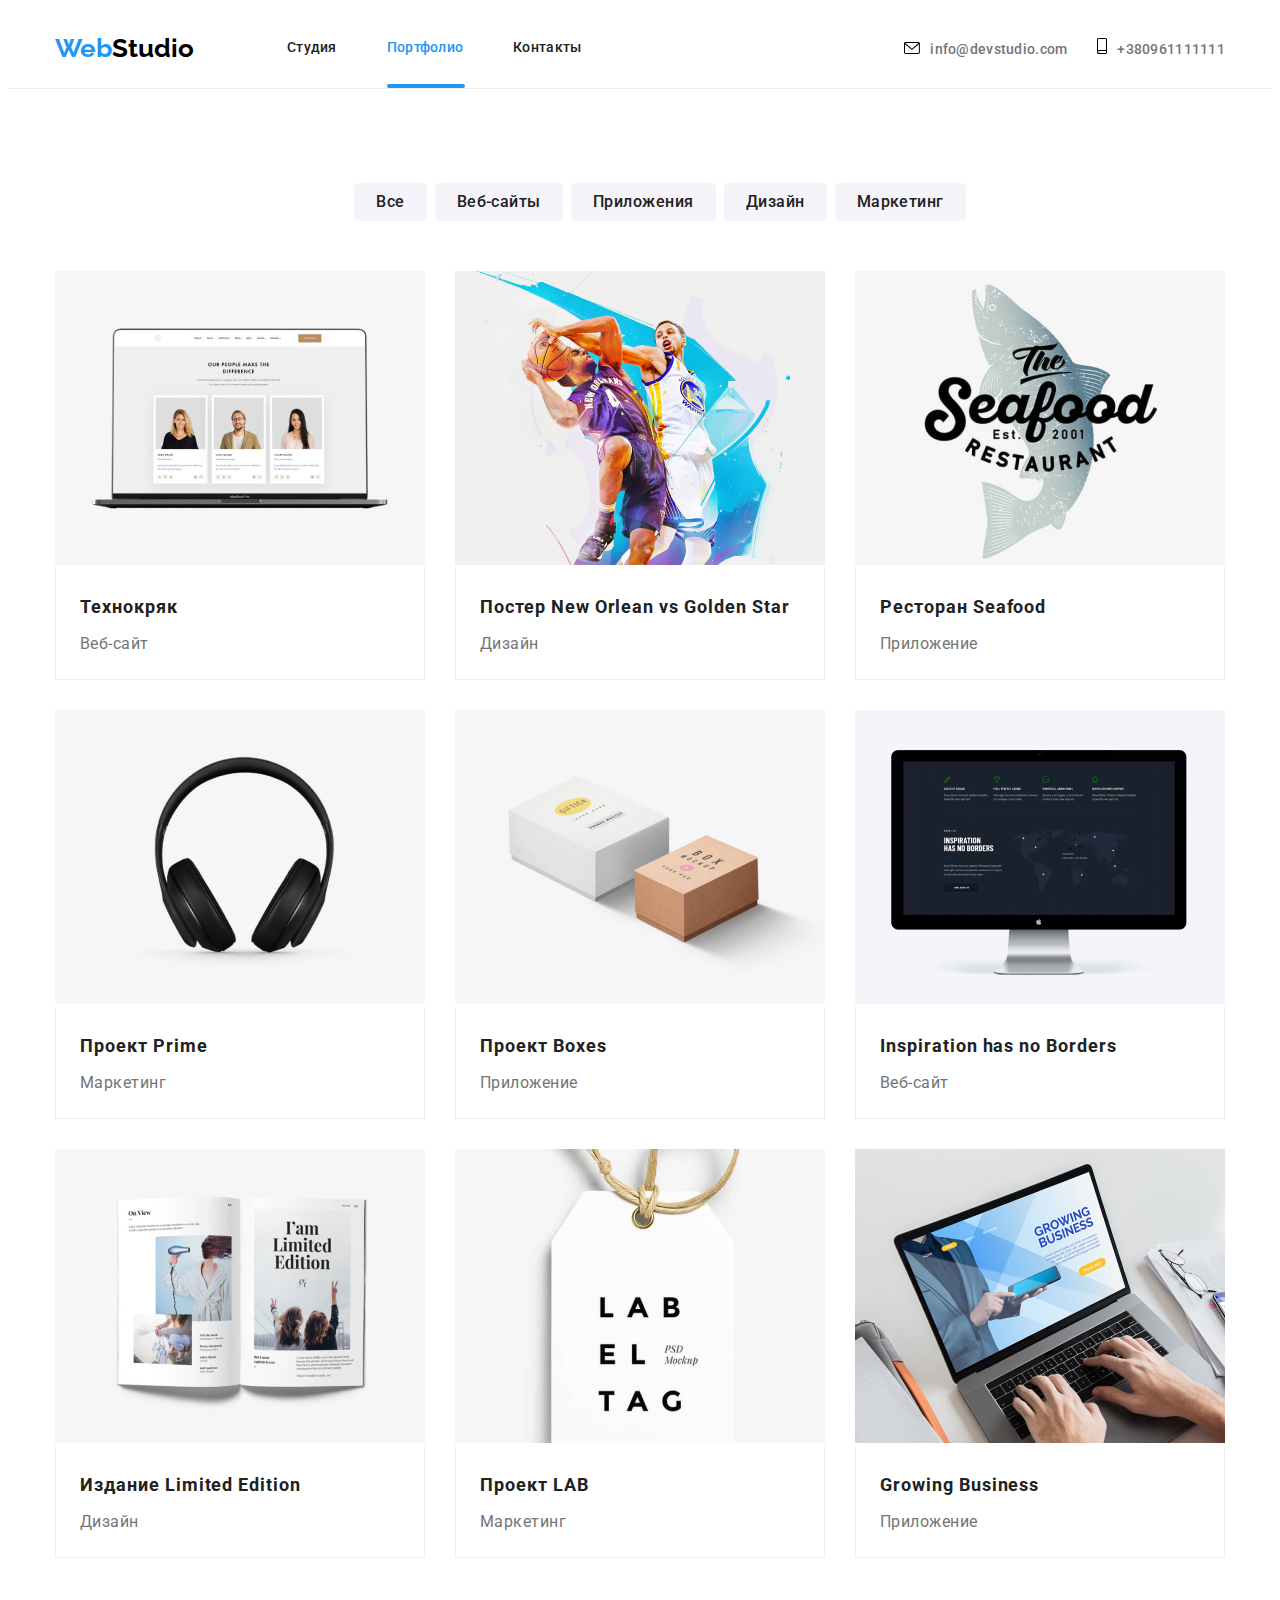
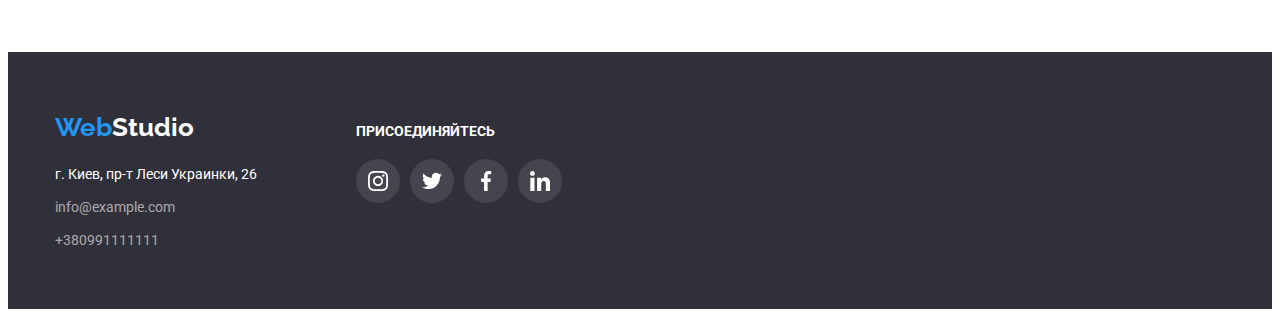
==== portfolio.html @ 6d62acb0 "rewrite html examples-box" ====
<!DOCTYPE html>
<html lang="ru">
<head>
    <meta charset="UTF-8">
    <meta http-equiv="X-UA-Compatible" content="IE=edge">
    <meta name="viewport" content="width=device-width, initial-scale=1.0">
    <title>Document</title>
    <link rel="preconnect" href="https://fonts.googleapis.com">
    <link rel="preconnect" href="https://fonts.gstatic.com" crossorigin>
    <link href="https://fonts.googleapis.com/css2?family=Montserrat:wght@400;700&family=Raleway:wght@700&family=Roboto:wght@400;500;700&display=swap" rel="stylesheet">
    <link rel="stylesheet" href="https://cdnjs.cloudflare.com/ajax/libs/modern-normalize/1.1.0/modern-normalize.min.css" integrity="sha512-wpPYUAdjBVSE4KJnH1VR1HeZfpl1ub8YT/NKx4PuQ5NmX2tKuGu6U/JRp5y+Y8XG2tV+wKQpNHVUX03MfMFn9Q==" crossorigin="anonymous" referrerpolicy="no-referrer"/>
    <link rel="stylesheet" href="./css/styles.css">
</head>
<body class="body-portfolio">
    <!--Header-->
        <header class="page-header">
            <div class="container main-nav">
            <a href="./index.html" target="_self" class="logo">Web<span class="logo-portfolio">Studio</span></a>
            <nav class="nav-tutorial">
                <ul class="nav-tittle">
                    <li class="nav-item"><a class="nav-link" href="./index.html">Студия</a></li>
                    <li class="nav-item"><a class="nav-link current second" href="./portfolio.html">Портфолио</a></li>
                    <li class="nav-item"><a class="nav-link" href="">Контакты</a></li>
                </ul>
            </nav>
                <ul class="nav-info">
                    <li class="info-item">
                        <a class="nav-adress" href="mailto:info@devstudio.com">
                            <svg class="icon-nav" width="16" height="12">
                            <use href="./images/spraitlast.svg#icon-envelope"></use>
                            </svg>info@devstudio.com
                        </a>
                    </li>
                    <li class="info-item">
                        <a class="nav-adress" href="tel:+380961111111">
                            <svg class="icon-nav" width="10" height="16">
                            <use href="./images/spraitlast.svg#icon-smartphone"></use>
                            </svg>+380961111111
                        </a>
                    </li>
                </ul>
            </div>
        </header>
    <!--Main content-->
    <main class="main">
        <section class="section examples">
            <h1 class="main-tittle">Список работ</h1>
            <ul class="main-list">
                <li class="button-item"><button type="button" class="button-secondary">Все</button></li>
                <li class="button-item"><button type="button" class="button-secondary">Веб-сайты</button></li>
                <li class="button-item"><button type="button" class="button-secondary">Приложения</button></li>
                <li class="button-item"><button type="button" class="button-secondary">Дизайн</button></li>
                <li class="button-item"><button type="button" class="button-secondary">Маркетинг</button></li>
            </ul>
            <div class="container examples">
            <ul class="examples-list">
                <li class="examples-item">
                    <a class="examples-tables" href="index.html">
                        <div class="overlay-examples">
                            <img src="./images/technocrack.jpg" alt="технокряк" width="370" height="294">
                        </div>
                        <div class="examples-info">
                            <h2 class="examples-title">Технокряк</h2>
                            <p class="examples-categories">Веб-сайт</p>
                        </div>
                    </a>
                </li>
                <li class="examples-item">
                    <a class="examples-tables" href="index.html">
                        <div class="overlay-examples">
                            <img src="./images/neworleanvsgoldenstar.jpg" alt="neworlean" width="370" height="294">
                        </div>
                        <div class="examples-info">
                            <h2 class="examples-title">Постер New Orlean vs Golden Star</h2>
                            <p class="examples-categories">Дизайн</p>
                        </div>
                    </a>
                </li>
                <li class="examples-item">
                    <a class="examples-tables" href="index.html">
                        <div class="overlay-examples">
                            <img src="./images/restaurantseafood.jpg" alt="Seafood" width="370" height="294">
                        </div>
                        <div class="examples-info">
                            <h2 class="examples-title">Ресторан Seafood</h2>
                            <p class="examples-categories">Приложение</p>
                        </div>
                    </a>
                </li>
                <li class="examples-item">
                    <a class="examples-tables" href="index.html">
                        <div class="overlay-examples">
                            <img src="./images/projectprime.jpg" alt="Prime" width="370" height="294">
                        </div>
                        <div class="examples-info">
                            <h2 class="examples-title">Проект Prime</h2>
                            <p class="examples-categories">Маркетинг</p>
                        </div>
                    </a>
                </li>
                <li class="examples-item">
                    <a class="examples-tables" href="index.html">
                        <div class="overlay-examples">
                            <img src="./images/projectboxes.jpg" alt="Boxes" width="370" height="294">
                            </div>
                        <div class="examples-info">
                            <h2 class="examples-title">Проект Boxes</h2>
                            <p class="examples-categories">Приложение</p>
                        </div>
                    </a>
                </li>
                <li class="examples-item">
                    <a class="examples-tables" href="index.html">
                        <div class="overlay-examples">
                            <img src="./images/inspirationhasnoborders.jpg" alt="InspirationhasnoBorders" width="370" height="294">
                        </div>
                        <div class="examples-info">
                            <h2 class="examples-title">Inspiration has no Borders</h2>
                            <p class="examples-categories">Веб-сайт</p>
                        </div>
                    </a>
                </li>
                <li class="examples-item">
                    <a class="examples-tables" href="index.html">
                        <div class="overlay-examples">
                            <img src="./images/limitededition.jpg" alt="LimitedEdition" width="370" height="294">
                        </div>
                        <div class="examples-info">
                            <h2 class="examples-title">Издание Limited Edition</h2>
                            <p class="examples-categories">Дизайн</p>
                        </div>
                    </a>
                </li>
                <li class="examples-item">
                    <a class="examples-tables" href="index.html">
                        <div class="overlay-examples">
                            <img src="./images/projectlab.jpg" alt="ПроектLAB" width="370" height="294">
                        </div>
                        <div class="examples-info">
                            <h2 class="examples-title">Проект LAB</h2>
                            <p class="examples-categories">Маркетинг</p>
                        </div>
                    </a>
                </li>
                <li class="examples-item">
                    <a class="examples-tables" href="index.html">
                        <div class="overlay-examples">
                            <img src="./images/growingbusiness.jpg" alt="GrowingBusiness" width="370" height="294">
                        </div>
                        <div class="examples-info">
                            <h2 class="examples-title">Growing Business</h2>
                            <p class="examples-categories">Приложение</p>
                        </div>
                    </a>
                </li>
            </ul>
            </div>
        </section>
    </main>
    <!--Footer-->
<footer class="footer-main">
    <div class="ending">
        <div class="container footer">
            <a href="./index.html" class="logo end">Web<span class="web">Studio</span></a>
            <address>
                <ul class="footer-list">
                    <li class="footer-item"><a href="./index.html" class="footer-adress">г. Киев, пр-т Леси Украинки,
                            26</a></li>
                    <li class="footer-item"><a href="mailto:info@example.com" class="footer-link">info@example.com</a>
                    </li>
                    <li class="footer-item"><a href="tel:380991111111" class="footer-link">+380991111111</a></li>
                </ul>
            </address>
        </div>
        <div class="footer-socials">
            <h2 class="join">Присоединяйтесь</h3>
                <ul class="footer-icons">
                    <li class="icon-item">
                        <a class="last-socials" href="">
                            <svg class="footer-social-network" width="20" height="20">
                                <use href="./images/spraitlast.svg#icon-instagram2"></use>
                            </svg>
                        </a>
                    </li>
                    <li class="icon-item">
                        <a class="last-socials" href="">
                            <svg class="footer-social-network" width="20" height="20">
                                <use href="./images/spraitlast.svg#icon-twitter1"></use>
                            </svg>
                        </a>
                    </li>
                    <li class="icon-item">
                        <a class="last-socials" href="">
                            <svg class="footer-social-network" width="20" height="20">
                                <use href="./images/spraitlast.svg#icon-facebook1"></use>
                            </svg>
                        </a>
                    </li>
                    <li class="icon-item">
                        <a class="last-socials" href="">
                            <svg class="footer-social-network" width="20" height="20">
                                <use href="./images/spraitlast.svg#icon-linkedin-1"></use>
                            </svg>
                        </a>
                    </li>
                </ul>
        </div>
    </div>
</footer>
</body>

</html>
---- css/styles.css ----
:root {
    --primary-text-color: #212121;
    --little-text-color: #757575;
    --accent-color: #2196F3;
    --hero-color: #2F303A;
    --main-white-color: #FFFFFF;
    --bg-main-color: #E5E5E5;
    --bg-seconfary-color: #F5F4FA;
    --bg-footer-color: #2F303A;
    --bg-portfolio-tables: #EEEEEE;
    --logo-color: #000000;
    --border-color:#ECECEC;
    --social-links-color:#AFB1B8;

}


/* Utilits */
.list {
padding: 0;
margin: 0;
}


.html {
box-sizing: border-box;
}

*,
*::before,
*::after {
box-sizing: border-box;
}

.body {
background-color: var(--main-white-color);
color: var(--primary-text-color);
font-family: Roboto, sans-serif;
letter-spacing: 0.03em; 
font-style: normal;
}

.logo {
color: var(--accent-color);
font-family: Raleway;
font-weight: 700;
font-size: 26px;
line-height: 1.19;
text-decoration: none;
margin-bottom: 0;
} 

.logo>.web {
color: var(--main-white-color) }

.section {
padding: 94px 0;
}

.section.hero {
padding: 200px 0;
}

.hero {
max-width: 1600px;
height: 600px;
padding-top: 200px;
margin-left: auto;
margin-right: auto;
background-color: var(--main-white-color);
text-align: center;
background-image: linear-gradient(rgba(47,48,58,0.4),rgba(47,48,58,0.4)),url("../images/hero.jpg");
background-position: center;
background-size: cover;
background-repeat: no-repeat;
}

.container {
width: 1200px;
margin: 0 auto;
margin-left: auto;
margin-right: auto;
padding-left: 15px;
padding-right: 15px;
}

/* Header */
.page-header {
background-color: var(--main-white-color);
border-bottom: 1px solid var(--border-color);
}    

.main-nav {
display: flex;
align-items: center;
}

.nav-tutorial {
background-color: var(--main-white-color);
color: var(--primary-text-color);
letter-spacing: 0.02em;
}

.nav-tittle {
display: flex ;
margin-left: 93px;
margin-top: 0;
margin-bottom: 0 ;
padding: 0;
}

.nav-tittle .nav-item + .nav-item {
margin-left: 50px;
}

.nav-link {
display: block;
padding-top: 32px;
padding-bottom: 32px;
color: var(--primary-text-color);
font-weight: 500;
font-size: 14px;
line-height: 1.14;
text-decoration: none;
letter-spacing: 0.02em;
}

.current {
color: var(--accent-color);
position: relative;
}

.nav-tittle .nav-link.current::after {
    content: "";
    position: absolute;
    min-width: 48px;
    height: 4px;
    left: 0;
    background-color: var(--accent-color);
    border-radius: 2px;
    bottom: 0;
    display: inline-block;
    background-size: cover;
}

.nav-tittle .nav-link.current.second::after {
    content: "";
    position: absolute;
    min-width: 78px;
    height: 4px;
    background-color: var(--accent-color);
    border-radius: 2px;
    bottom: 0;
    display: inline-block;
    background-size: cover;
}


.nav-link:active,
.nav-link:focus {
color: var(--accent-color);
}

.nav-adress {
color: var(--little-text-color);
font-weight: 500;
font-size: 14px;
line-height: 1.14;
letter-spacing: 0.02em;
text-decoration: none; 
font-family: "Roboto" sans-serif;
font-weight: 500;
font-size: 14px;
line-weight:1.17;
}

.nav-adress:hover .icon-nav, 
.nav-adress:focus .icon-nav
{fill:  var(--accent-color);
}

.nav-adress:hover ,
.nav-adress:focus  {
    color: var(--accent-color);
}


.nav-tittle {
color: var(--primary-text-color);
list-style-type: none;
}

.nav-info {
display: flex;
background-color: var(--main-white-color);
list-style: none;
margin-bottom: 0;
margin-top: 0;
margin-left: auto;
padding: 0;
justify-content: center;
text-align:center;
align-items: flex-end;
}


.nav-info .info-item + .info-item {
margin-left: 30px;
}

.info-item {
display: flex;
justify-content: center;
align-items: center;
padding: 0;
text-align: center;
margin-left: 0;
}

.icon-nav {
cursor: pointer;
margin-right: 10px;
}


/* .info-item:hover {
fill: var(--accent-color)
}

.info-item:focus {
fill: var(--accent-color);} */


/* Hero */

.hero {
background-color:var(--hero-color) ; 
}

.hero-tutorial {
color: var(--main-white-color);
font-weight: 900;
font-size: 44px;
line-height: 1.36;
text-align: center;
letter-spacing: 0.06em;
text-transform: uppercase;
margin-bottom: 30px;
margin-top: 0;

}

/* Button */

.button-first {
background-color: var(--accent-color);
color: var(--main-white-color);
font-weight: 700;
font-size: 16px;
line-height: 1.87;
letter-spacing: 0.06em;
cursor: pointer;
font-family: inherit; 
border-radius: 4px;
min-width: 200px;
padding: 10px 32px;
}

.button-first:hover,
.button-first:focus {
color: var(--main-white-color);
background-color: var(--accent-color);
cursor: pointer;
}

.button-hero {
text-align: center;
}

.button-secondary {
color: var(--primary-text-color);
background: var(--bg-seconfary-color);
cursor: pointer;
font-weight: 500;
font-size: 16px;
line-height: 1.62;
letter-spacing: 0.03em;
font-family: inherit;
border-radius: 4px;
padding: 6px 22px;
border: none;
}

.main-list .button-item + .button-item {
margin-left: 8px;
}

.button-secondary:hover,
.button-secondary:focus {
color: var(--main-white-color); 
background-color: var(--accent-color);
cursor: pointer;
}

/* Benefits */

.benefits-title {

font-weight: 700;
font-size: 14px;
line-height: 1.14;
text-transform: uppercase;
letter-spacing: 0.03em;
margin-top: 0;
margin-bottom: 10px;
}

.benefits.title {
background-color: var(--bg-main-color);
color: var(--primary-text-color);
}

.benefits-text {
background-color: var(--main-white-color);
color: var(--little-text-color);
font-weight: 400;
font-size: 14px;
line-height: 1.71;
letter-spacing: 0.03em;  
margin-bottom: 0;
}

.benefits {
color: transparent;
font-size: 0;
}

.benefits-item {
width: 270px;
}

.benefits-list {
list-style-type: none;
display: flex;
flex-wrap: wrap;
margin-top: 0;
padding-left: 0;
margin-bottom: 0;
}

.benefits-list .benefits-item + .benefits-item {
margin-left: 30px;
}

.benefits-tutorial {
background-color: var(--main-white-color);
padding-top: 94px;
}

.thumb.benefits {
display: flex;
justify-content: center;
align-items: center;
margin-bottom: 30px;
width: 270px;
height: 120px;
border-radius: 4px;
background-color: var(--bg-seconfary-color);
}

/* About areas of work */


.work {
background-color: var(--main-white-color);
}

.work-tittle {
color: var(--primary-text-color);
font-weight: 700;
font-size: 36px;
line-height: 1.16;
text-align: center;
margin-top: 0;
margin-bottom: 50px;
}

.work-list {
display: flex;
list-style-type: none;
margin-top: 0;
margin-bottom: 0;
padding-left: 0;
padding-right: 0;
}

.work-list .work-item:not(:last-child) {
margin-right: 30px;}

.container .team-members {
box-shadow: 0px 1px 3px rgba(0, 0, 0, 0.12), 0px 1px 1px rgba(0, 0, 0, 0.14), 0px 2px 1px rgba(0, 0, 0, 0.2);
border-radius: 0px 0px 4px 4px;
}


/* Our Team */

.team {
background-color: var(--bg-seconfary-color);
color: var(--primary-text-color);
}

.team-members {
background-color: var(--main-white-color);
color: var(--primary-text-color);
width: 270px;
text-align: center;
}

.team-tittle {
color: var(--primary-text-color);
font-weight: 700;
font-size: 36px;
line-height: 1.16;
text-align: center;
margin-top: 0;
margin-bottom: 50px;
}

.team-position {
color: var(--little-text-color);
font-weight: 400;
font-size: 16px;
line-height: 1.19;
margin-top: 0;
margin-bottom: 0;
}

.team-list {
display: flex;
flex-wrap: wrap;
justify-content: space-between;
list-style-type: none;
margin-bottom: 0;
margin-top: 0;
padding-left: 0;
padding-right: 0;
}

.team-list .team-item + .team-item {
margin-left: 30px;}

.team-name {
font-weight: 500;
font-size: 16px;
line-height: 1.19;
margin-top: 0;
margin-bottom: 10px;
}

.team-info {
padding-top: 30px;
padding-bottom: ;
}

.teamicon-list {
list-style: none;
display: flex;
justify-content: center;
padding-left: 0;
padding-bottom: 30px;
margin-top: 16px;
}

.link-iconteam {
display: flex;
width: 44px;
height: 44px;
border-radius: 50%;
background-color: #FFFFFF;
background-repeat: no-repeat;
justify-content: center;
align-items: center;
fill: var(--social-links-color);}


.link-iconteam:hover,
.link-iconteam:focus {
background-color: var(--accent-color);
}

.link-iconteam:hover,
.link-iconteam:focus {
fill: var(--main-white-color);
}

.thumb-team {
display: flex;
text-align: center;
}

.thumb-team:hover {
color: var(--accent-color);
}

/* clients */

.section.customer {
padding-top: 128px;
}

.customer-title {
font-weight: 700px;
font-size: 36px;
line-height: 1.17;
text-align: center;
margin-bottom: 50px;
margin-top: 0;
}

.customer-list {
list-style: none;
margin-top: 0;
margin-bottom: 0;
display: flex;
justify-content: space-between;
padding-left: 0;
}

.link-customer {
height: 100%;
display: flex;
width: 170px;
height: 92px;
border: 1px solid rgba(175, 177, 184, 1);
border-radius: 4px;
justify-content: center;
align-items: center;
}

.link-customer {
fill: var(--social-links-color);
}

.link-customer:hover,
.link-customer:focus  {
border-color: var(--accent-color);
}


.link-customer:hover,
.link-customer:focus {
fill: var(--accent-color);
}

.icon-comp1 {
width: 106px;
height: 60px;
}

.teamicon-item:not(:last-child) {
    margin-right: 10px;
}

/* Footer */

.container.footer {
display: inline-block;
width: 231px;
padding: 0px;
margin-left: 0;
margin-right: 70px;
}

.footer-main {
background-color: var(--bg-footer-color);
color: var(--main-white-color);
padding-top: 60px;
padding-bottom: 60px;
display: flex;
}

.footer-adress {
color: var(--main-white-color);
font-weight: 400;
font-size: 14px;
line-height: 1.71;
text-decoration: none;
font-style: normal;  
}

.footer-adress:hover,
.footer-adress:focus {
color: var(--accent-color);
}

.footer-link {
color: rgba(255,255,255,60%);
font-weight: 400;
font-size: 14px;
line-height: 1.71;
text-decoration: none;
font-style: normal;    
}

.footer-link:hover,
.footer-link:focus {
color: var(--accent-color);
}

.footer-list {
list-style-type: none;
margin: 0;
vertical-align: auto;
padding-left: 0;
margin-top: 20px;
width: 231px;
height: 81px;
display: inline-block;
flex-wrap: wrap;
padding: 0px;
}

.footer-item:not(:last-child) {
margin-bottom: 9px;
}

/* footer social-network */
.footer-icons{
display: flex;
list-style: none;
padding-left: 0;
margin-top: 0;
margin-bottom: 0;
}
.footer-socials {
display: flex;
flex-wrap: wrap;
width: 206px;
height: 80px;
margin-top: 0;
margin-left: 0;
margin-bottom: 0;
margin-right: 0;}

.ending {
display: flex;
width: 1200px;
margin: 0 auto;
margin-left: auto;
margin-right: auto;
padding-left: 15px;
padding-right: 15px;
Align-items: baseline;
}

.join {
text-transform: uppercase;
font-family: "Roboto";
font-size: 14px;
line-height: 1.17;
font-weight: 700px;
color: var(--primary-white-color);
margin-bottom: 20px;
text-align: center;
margin-top: 0;
}  

.last-socials {
display: flex;
width: 44px;
height: 44px;
border-radius: 50%;
background-color: rgba(255, 255, 255, 0.1);
background-repeat: no-repeat;
justify-content: center;
align-items: center;

}

.footer-icons {
display: flex;
flex-wrap: wrap;
justify-content: space-evenly;
}

.icon-item:not(:last-child) {
margin-right: 10px;
}

.footer-icons>li {
width: 44px;
height: 44px;
}


.last-socials:hover,
.last-socials:focus {
background-color: var(--accent-color);
}

.footer-social-network {
display: flex;
fill: var(--main-white-color);
text-align: center;
}

/* Page portfolio */
/* Head */

.body-portfolio {
background-color: var(--main-white-color);
color: var(--primary-text-color);
font-family: Roboto, sans-serif;
font-style: normal;
}

.logo-portfolio {
color: var(--logo-color);
}


/* Header */
/* Main content */

.main {
background-color: var(--main-white-color);
}

.main-list {
list-style-type: none;
display: flex;
justify-content: center;
padding-bottom: 50px;
margin-top: 0;
margin-bottom: 0;
}

.main-tittle {
color: transparent;
font-size: 0;
}

/* Examples of work */

.examples-list {
list-style-type: none;
letter-spacing: 0.06em;
display: flex;
flex-wrap: wrap;
margin-top: 0;
margin-bottom: 0;
padding: 0;
}

.examples-item {
cursor: pointer;
}

.examples-item:hover {

box-shadow: 0px 1px 1px rgba(0, 0, 0, 0.12), 0px 4px 4px rgba(0, 0, 0, 0.06), 1px 4px 6px rgba(0, 0, 0, 0.16);
} 

.examples-title {
font-weight: 700;
font-size: 18px;
line-height: 2;
margin-bottom: 4px;
margin-top: 0;
}

.examples-tables {
background-color: var(--main-white-color);
color: var(--primary-text-color);
text-decoration:none
}

.examples-categories {
color: var(--little-text-color);
font-weight: 400;
font-size: 16px;
line-height: 1.88;
letter-spacing: 0.03em;
margin-bottom: 0;
margin-top: 0;
}

.examples-item {
width: 370px;
margin-right: 30px;
margin-bottom: 30px;
}

.examples-item:nth-last-child(-n + 3) {
margin-bottom: 0;
}

.examples-item:nth-child(3n) {
margin-right: 0;
}

.container.examples {
display: flex;
flex-wrap: wrap;}

.examples-info {
text-align: justify;
padding: 20px 24px;
border-right:1px solid var(--bg-portfolio-tables);
border-bottom:1px solid var(--bg-portfolio-tables);
border-left:1px solid var(--bg-portfolio-tables);
}



/* .overlay-examples::before {
    content: "";
    width: 100%;
    height: 100%;
    background-color: rgba(205, 167, 160, 0.5);
    display: inline-block;
    position: absolute;
    opacity: ;
}

.overlay-examples:hover .examples-tables
{
    opacity: ;
}


.block-examples {
    position: relative;
} */





/* .box-examples{
    position: relative;
    width: 370px;
    height: 370px;
    margin-left: 0;
    margin-right: 0;
    background-color: #bdbdbd;
    box-shadow: 0px 2px 1px -1px rgba(0, 0, 0, 0.2),
        0px 1px 1px 0px rgba(0, 0, 0, 0.14), 0px 1px 3px 0px rgba(0, 0, 0, 0.12);
    box-sizing: border-box;
    overflow:hidden;
   
}

.box-examples:hover .overlay-examples {
    transform: translatex(0);
}

.overlay-examples {
    position: absolute;
    right: 0;
    top: 0;
    width: 100%;
    height: 100%;
    background-color: #3f51b5;

    transform: translatex(-100%);
    transition: transform 250ms ease;
    box-sizing: border-box;
}

/* .overlay>p {
    color: #fff;
    padding: 10px;
    margin: 0;
    font-size: 18px;
}

.overlay code {
    display: inline-block;
    padding: 2px 4px;
    border-radius: 2px;
    background-color: #fff;
    color: #2a2a2a;
} */
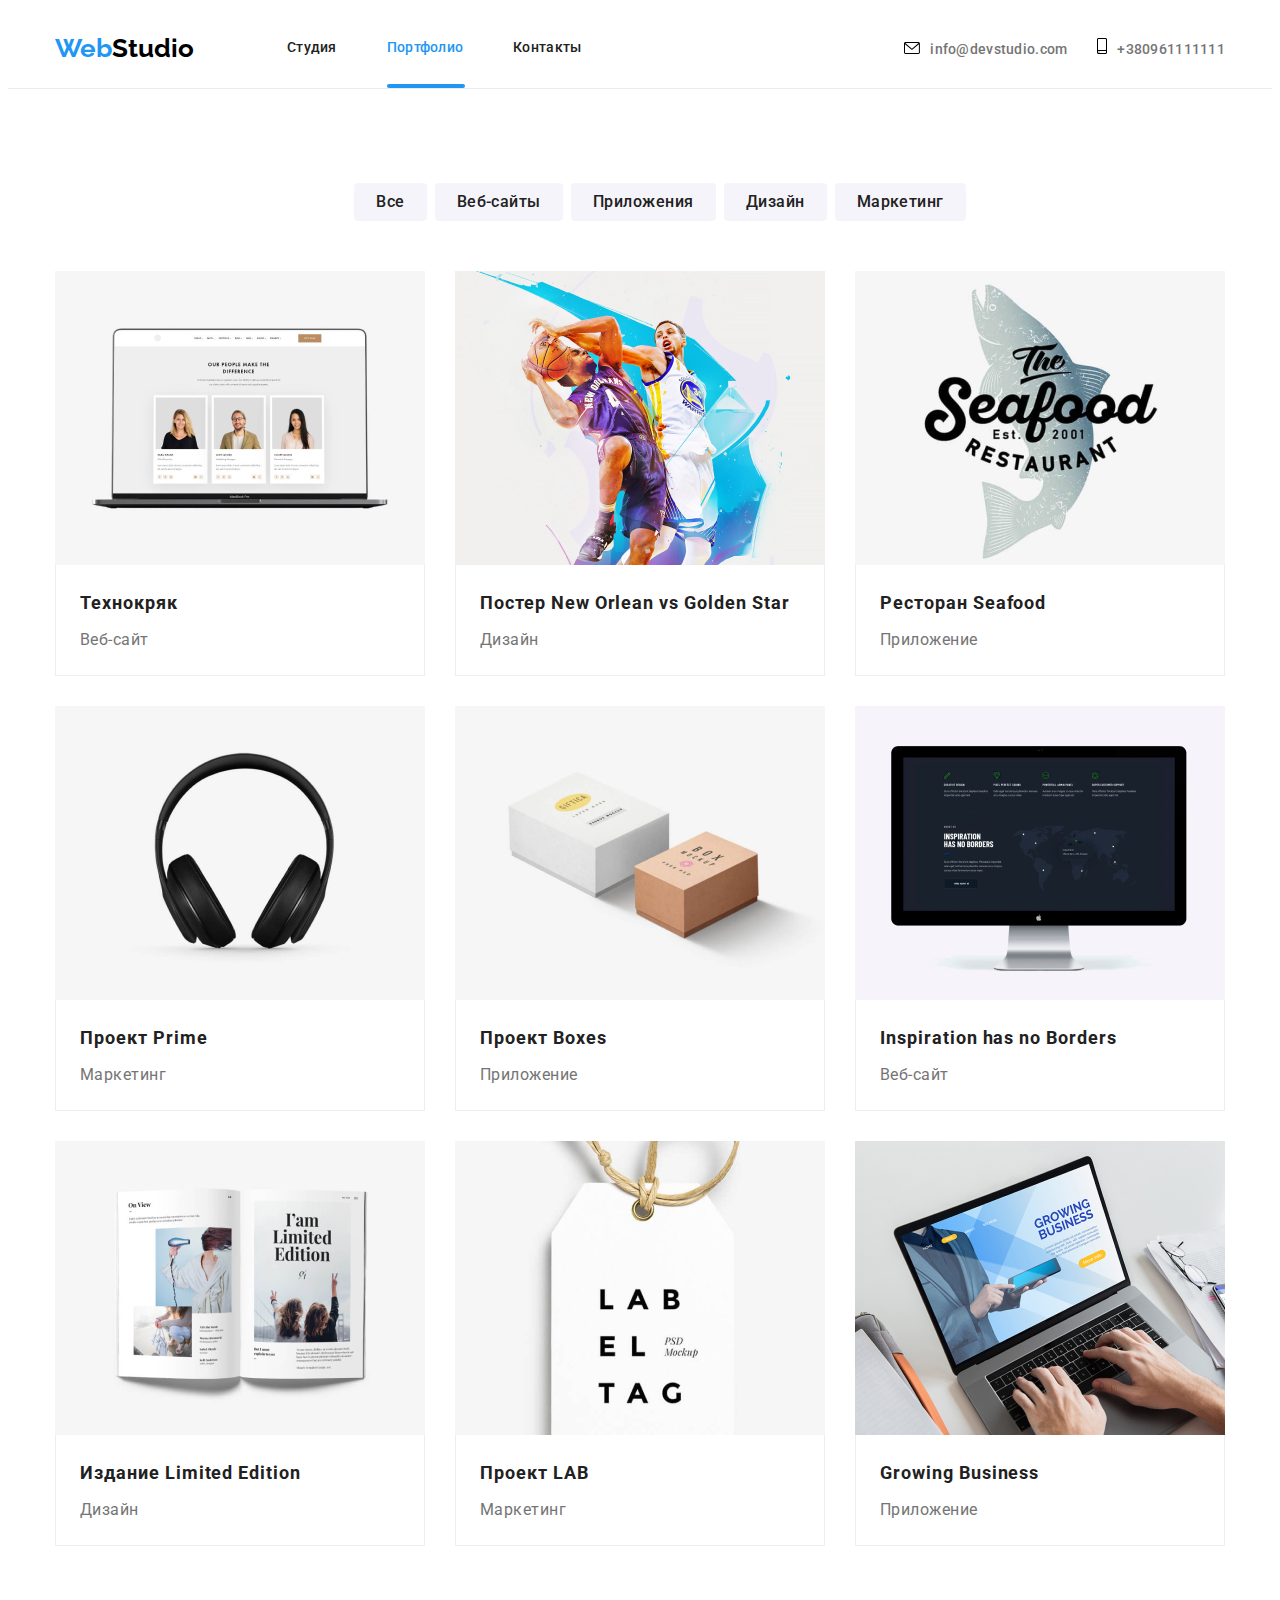
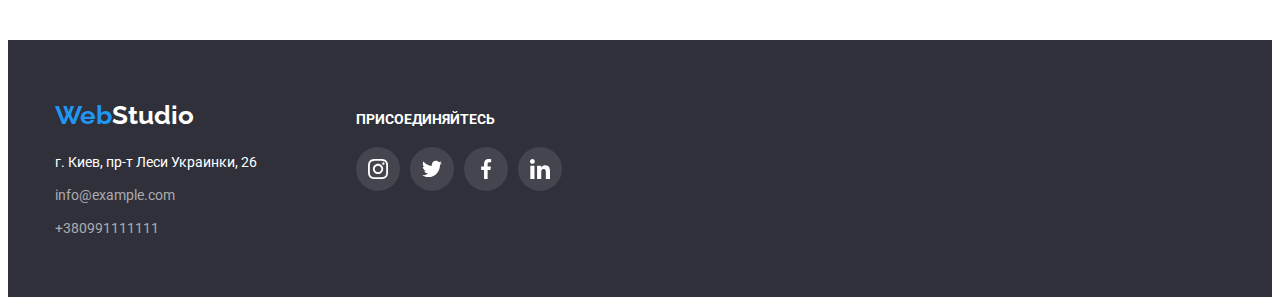
==== commit 052d4d9b: "examples add hover" ====
--- a/portfolio.html
+++ b/portfolio.html
@@ -57,7 +57,9 @@
                 <li class="examples-item">
                     <a class="examples-tables" href="index.html">
                         <div class="overlay-examples">
-                            <img src="./images/technocrack.jpg" alt="технокряк" width="370" height="294">
+                            <div class="image-examples">
+                                <img src="./images/technocrack.jpg" alt="технокряк" width="370" height="294">
+                            </div>
                         </div>
                         <div class="examples-info">
                             <h2 class="examples-title">Технокряк</h2>
@@ -68,7 +70,9 @@
                 <li class="examples-item">
                     <a class="examples-tables" href="index.html">
                         <div class="overlay-examples">
-                            <img src="./images/neworleanvsgoldenstar.jpg" alt="neworlean" width="370" height="294">
+                            <div class="image-examples">
+                                <img src="./images/neworleanvsgoldenstar.jpg" alt="neworlean" width="370" height="294">
+                            </div>
                         </div>
                         <div class="examples-info">
                             <h2 class="examples-title">Постер New Orlean vs Golden Star</h2>
@@ -79,7 +83,9 @@
                 <li class="examples-item">
                     <a class="examples-tables" href="index.html">
                         <div class="overlay-examples">
-                            <img src="./images/restaurantseafood.jpg" alt="Seafood" width="370" height="294">
+                            <div class="image-examples">
+                                <img src="./images/restaurantseafood.jpg" alt="Seafood" width="370" height="294">
+                            </div>
                         </div>
                         <div class="examples-info">
                             <h2 class="examples-title">Ресторан Seafood</h2>
@@ -90,7 +96,9 @@
                 <li class="examples-item">
                     <a class="examples-tables" href="index.html">
                         <div class="overlay-examples">
-                            <img src="./images/projectprime.jpg" alt="Prime" width="370" height="294">
+                            <div class="image-examples">
+                                <img src="./images/projectprime.jpg" alt="Prime" width="370" height="294">
+                            </div>
                         </div>
                         <div class="examples-info">
                             <h2 class="examples-title">Проект Prime</h2>
@@ -101,8 +109,12 @@
                 <li class="examples-item">
                     <a class="examples-tables" href="index.html">
                         <div class="overlay-examples">
-                            <img src="./images/projectboxes.jpg" alt="Boxes" width="370" height="294">
-                            </div>
+                            <div class="image-examples">
+                                <div class="image-examples">
+                                    <img src="./images/projectboxes.jpg" alt="Boxes" width="370" height="294">
+                                </div>
+                            </div>
+                        </div>
                         <div class="examples-info">
                             <h2 class="examples-title">Проект Boxes</h2>
                             <p class="examples-categories">Приложение</p>
@@ -112,7 +124,9 @@
                 <li class="examples-item">
                     <a class="examples-tables" href="index.html">
                         <div class="overlay-examples">
-                            <img src="./images/inspirationhasnoborders.jpg" alt="InspirationhasnoBorders" width="370" height="294">
+                            <div class="image-examples">
+                                <img src="./images/inspirationhasnoborders.jpg" alt="InspirationhasnoBorders" width="370" height="294">
+                            </div>
                         </div>
                         <div class="examples-info">
                             <h2 class="examples-title">Inspiration has no Borders</h2>
@@ -123,7 +137,9 @@
                 <li class="examples-item">
                     <a class="examples-tables" href="index.html">
                         <div class="overlay-examples">
-                            <img src="./images/limitededition.jpg" alt="LimitedEdition" width="370" height="294">
+                            <div class="image-examples">
+                                <img src="./images/limitededition.jpg" alt="LimitedEdition" width="370" height="294">
+                            </div>
                         </div>
                         <div class="examples-info">
                             <h2 class="examples-title">Издание Limited Edition</h2>
@@ -134,7 +150,9 @@
                 <li class="examples-item">
                     <a class="examples-tables" href="index.html">
                         <div class="overlay-examples">
-                            <img src="./images/projectlab.jpg" alt="ПроектLAB" width="370" height="294">
+                            <div class="image-examples">
+                                <img src="./images/projectlab.jpg" alt="ПроектLAB" width="370" height="294">
+                            </div>
                         </div>
                         <div class="examples-info">
                             <h2 class="examples-title">Проект LAB</h2>
@@ -145,7 +163,10 @@
                 <li class="examples-item">
                     <a class="examples-tables" href="index.html">
                         <div class="overlay-examples">
-                            <img src="./images/growingbusiness.jpg" alt="GrowingBusiness" width="370" height="294">
+                            <div class="image-examples">
+                                <img src="./images/growingbusiness.jpg" alt="GrowingBusiness" width="370" height="294">
+                                <p class="examples-text">ghghfgdggfdgdfdfdffdgfdgfdgfdgdfdffgdfdgfdfdfgdfgdfgdfghghg</p>
+                            </div>
                         </div>
                         <div class="examples-info">
                             <h2 class="examples-title">Growing Business</h2>
@@ -158,21 +179,21 @@
         </section>
     </main>
     <!--Footer-->
-<footer class="footer-main">
-    <div class="ending">
-        <div class="container footer">
-            <a href="./index.html" class="logo end">Web<span class="web">Studio</span></a>
-            <address>
-                <ul class="footer-list">
-                    <li class="footer-item"><a href="./index.html" class="footer-adress">г. Киев, пр-т Леси Украинки,
-                            26</a></li>
-                    <li class="footer-item"><a href="mailto:info@example.com" class="footer-link">info@example.com</a>
-                    </li>
-                    <li class="footer-item"><a href="tel:380991111111" class="footer-link">+380991111111</a></li>
-                </ul>
-            </address>
-        </div>
-        <div class="footer-socials">
+    <footer class="footer-main">
+        <div class="ending">
+            <div class="container footer">
+                <a href="./index.html" class="logo end">Web<span class="web">Studio</span></a>
+                <address>
+                    <ul class="footer-list">
+                        <li class="footer-item"><a href="./index.html" class="footer-adress">г. Киев, пр-т Леси Украинки,
+                                26</a></li>
+                        <li class="footer-item"><a href="mailto:info@example.com" class="footer-link">info@example.com</a>
+                        </li>
+                        <li class="footer-item"><a href="tel:380991111111" class="footer-link">+380991111111</a></li>
+                    </ul>
+                </address>
+            </div>
+            <div class="footer-socials">
             <h2 class="join">Присоединяйтесь</h3>
                 <ul class="footer-icons">
                     <li class="icon-item">
@@ -204,9 +225,9 @@
                         </a>
                     </li>
                 </ul>
+            </div>
         </div>
-    </div>
-</footer>
+    </footer>
 </body>
 
 </html>--- a/css/styles.css
+++ b/css/styles.css
@@ -141,7 +141,9 @@
     bottom: 0;
     display: inline-block;
     background-size: cover;
-}
+
+}
+
 
 .nav-tittle .nav-link.current.second::after {
     content: "";
@@ -247,7 +249,51 @@
 text-transform: uppercase;
 margin-bottom: 30px;
 margin-top: 0;
-
+}
+
+/* modal window */
+
+.backdrop {
+    top: 0;
+    left: 0;
+    width:100%;
+    height:100%;
+    transition: opacity 250ms cubic-bezier(0.4, 0, 0.2, 1);  
+}
+
+.backdrop.is-hidden {
+    opacity: 0;
+    pointer-events: none;
+    visibility: visible;
+}
+
+.modal {
+    position: absolute;
+    top:50%;
+    left:50%;
+    min-width: 528px;
+    min-height: 581px;
+    background-color: var(--main-white-color);
+    transform: translate(-50%, -50%);
+    transition: transform 250ms cubic-bezier(0.4, 0, 0.2, 1);
+    box-shadow: 0px 1px 3px rgba(0, 0, 0, 0.12),
+    0px 1px 1px rgba(0, 0, 0, 0.14),
+    0px 2px 1px rgba(0, 0, 0, 0.2);
+    border-radius: 4px;
+}
+
+.button-backdrop {
+    width: 30px;
+    height: 30px;
+    margin: 0;
+    padding: 0;
+    cursor: pointer;
+    border-radius: 50%;
+    background: var(--main-white-color);
+    border: 1px solid rgba(0, 0, 0, 0.1);
+    position: absolute;
+    top:8px;
+    right: 8px;
 }
 
 /* Button */
@@ -275,6 +321,7 @@
 
 .button-hero {
 text-align: center;
+position: relative;
 }
 
 .button-secondary {
@@ -402,6 +449,39 @@
 border-radius: 0px 0px 4px 4px;
 }
 
+.work-overloy {
+position: relative;
+margin-bottom: 0;
+margin-top: 0;
+}
+
+.wokroverloy-text {
+display: inline-block;
+position: absolute;
+left: 0;
+bottom: 0;
+width: 100%;
+padding-top: 27px;
+padding-bottom: 27px;
+font-weight: 700;
+font-size: 14px;
+line-height: 1.14;
+text-align: center;
+text-transform: uppercase;
+color: var(--main-white-color);
+background-color: rgba(47, 48, 58, 0.8);
+margin-bottom: 0;
+margin-top: 0;
+}
+
+.image-card {
+display: block;
+}
+
+
+.work-item {
+position: relative;
+} 
 
 /* Our Team */
 
@@ -812,74 +892,45 @@
 border-left:1px solid var(--bg-portfolio-tables);
 }
 
-
-
-/* .overlay-examples::before {
-    content: "";
-    width: 100%;
-    height: 100%;
-    background-color: rgba(205, 167, 160, 0.5);
-    display: inline-block;
-    position: absolute;
-    opacity: ;
-}
-
-.overlay-examples:hover .examples-tables
-{
-    opacity: ;
-}
-
-
-.block-examples {
-    position: relative;
+.image-examples:hover::before,
+.image-examples:focus::before {
+transform: translateY(0);
+} 
+
+.image-examples::before {
+content: "";
+top: 0;
+left: 0;
+width: 100%;
+height: 100%;
+background-color: rgba(33,150,243,0.9);
+display: inline-block;
+position: absolute;
+transition-property: transform;
+transition-duration: 250ms;
+transition-timing-function: cubic-bezier(0.4, 0, 0.2, 1);
+transform: translateY(100%);
+}
+
+
+.image-examples > p {
+    font-size: 15px;
+    color: #E5E5E5;
+}
+/* .overlay-examples > p {
+    color: tomato;
+        padding: 10px;
+        margin: 0;
+        font-size: 18px;
 } */
 
-
-
-
-
-/* .box-examples{
-    position: relative;
-    width: 370px;
-    height: 370px;
-    margin-left: 0;
-    margin-right: 0;
-    background-color: #bdbdbd;
-    box-shadow: 0px 2px 1px -1px rgba(0, 0, 0, 0.2),
-        0px 1px 1px 0px rgba(0, 0, 0, 0.14), 0px 1px 3px 0px rgba(0, 0, 0, 0.12);
-    box-sizing: border-box;
-    overflow:hidden;
-   
-}
-
-.box-examples:hover .overlay-examples {
-    transform: translatex(0);
-}
-
 .overlay-examples {
-    position: absolute;
-    right: 0;
-    top: 0;
-    width: 100%;
-    height: 100%;
-    background-color: #3f51b5;
-
-    transform: translatex(-100%);
-    transition: transform 250ms ease;
-    box-sizing: border-box;
-}
-
-/* .overlay>p {
-    color: #fff;
-    padding: 10px;
-    margin: 0;
-    font-size: 18px;
-}
-
-.overlay code {
-    display: inline-block;
-    padding: 2px 4px;
-    border-radius: 2px;
-    background-color: #fff;
-    color: #2a2a2a;
-} */+position: relative;
+overflow: hidden;
+width: 370px;
+height: 294px;
+}
+
+.overlay-examples:hover .image-examples {
+transform: translateX(0);
+}
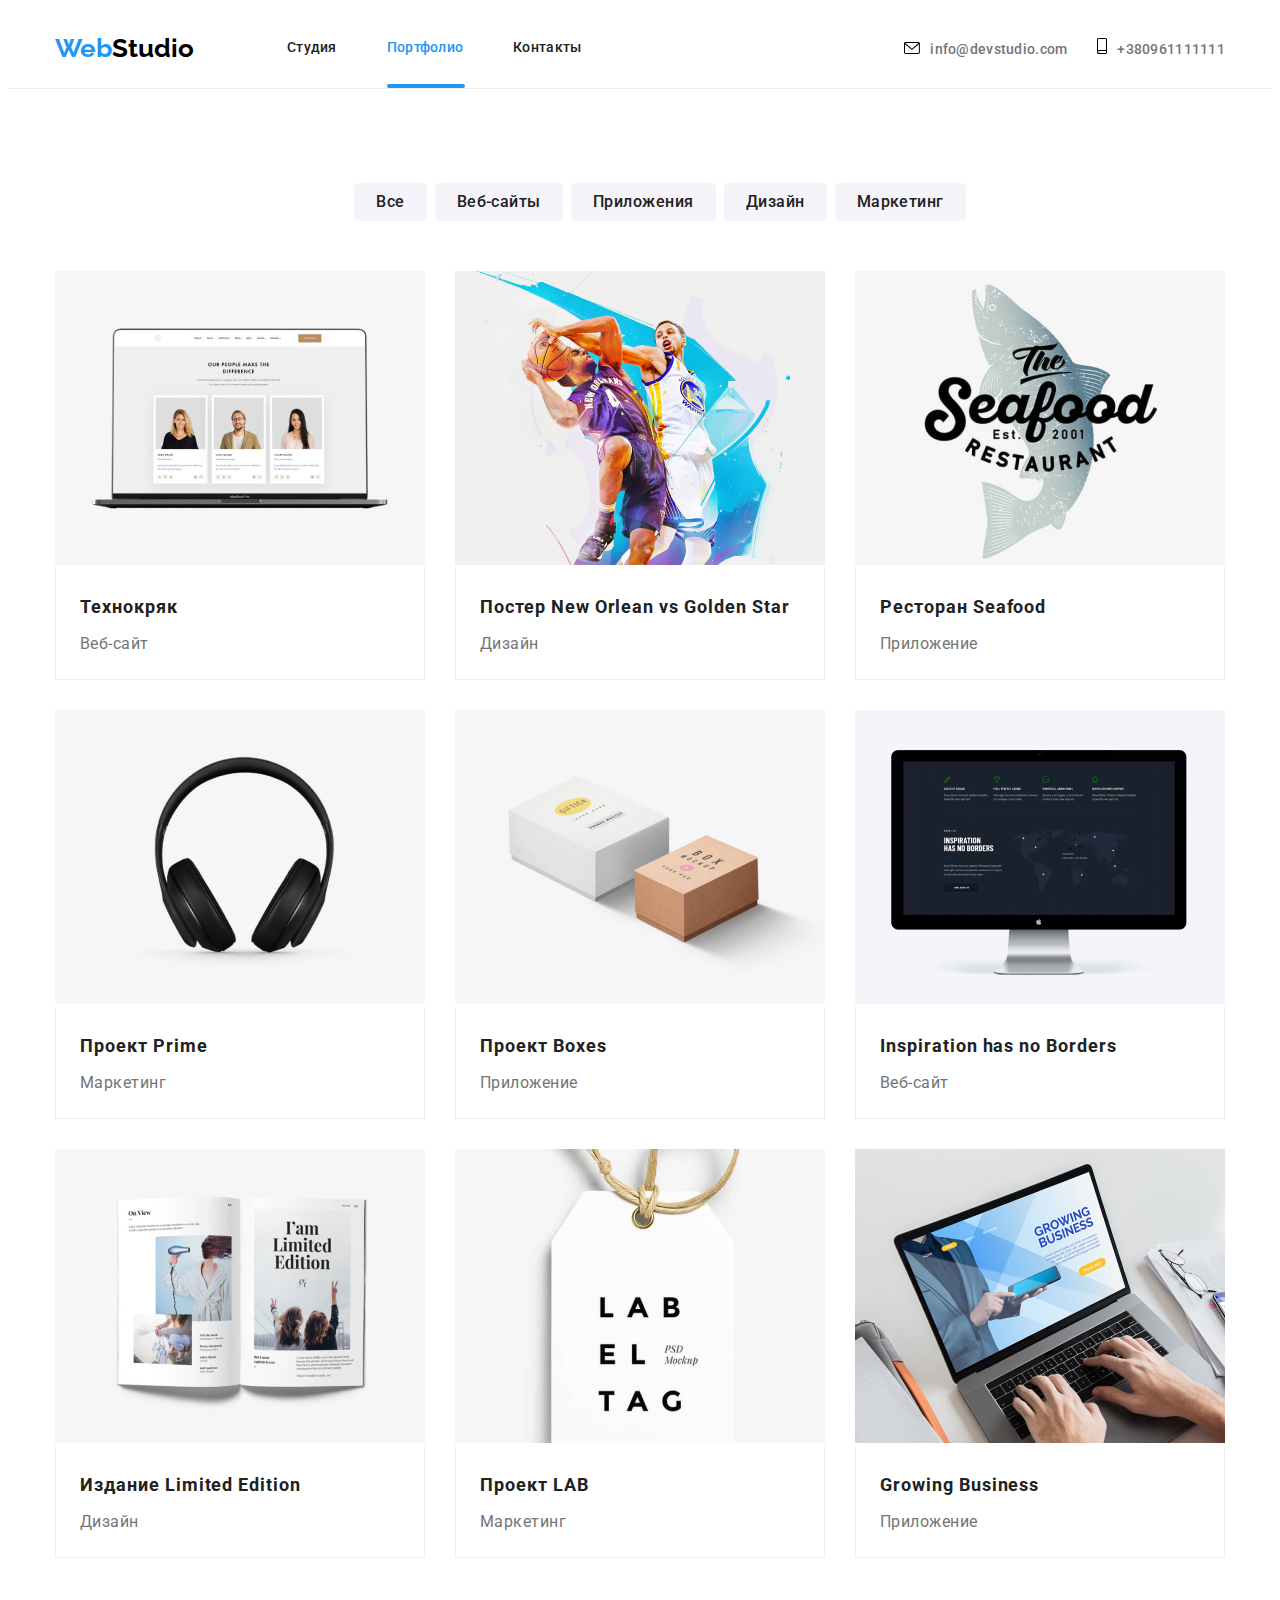
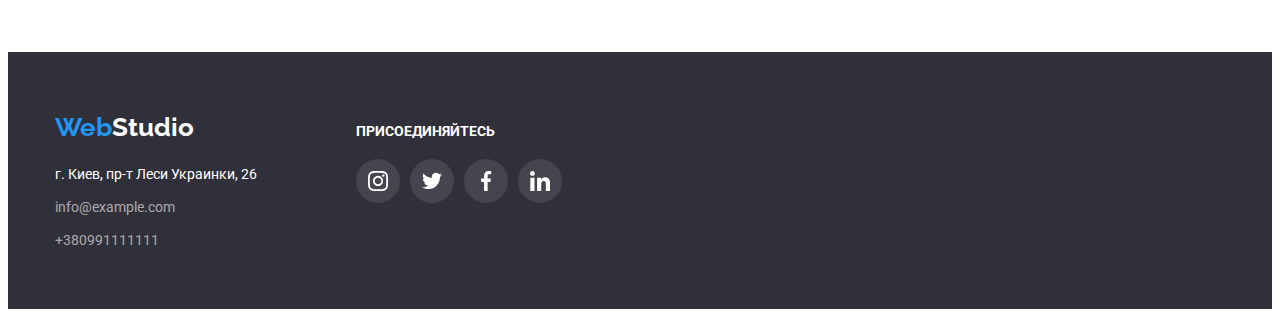
==== commit d8b55109: "add overloy" ====
--- a/portfolio.html
+++ b/portfolio.html
@@ -163,10 +163,10 @@
                 <li class="examples-item">
                     <a class="examples-tables" href="index.html">
                         <div class="overlay-examples">
-                            <div class="image-examples">
-                                <img src="./images/growingbusiness.jpg" alt="GrowingBusiness" width="370" height="294">
-                                <p class="examples-text">ghghfgdggfdgdfdfdffdgfdgfdgfdgdfdffgdfdgfdfdfgdfgdfgdfghghg</p>
-                            </div>
+                            <p class="examples-text">Ресурс предлагает комплексные предложения с разным уровнем функционала и сервисов. Все это позволит посетителю получить
+                            исчерпывающие сведения  +о компании или частном лице.</p>
+                            <img class="project-item" src="./images/growingbusiness.jpg" alt="GrowingBusiness" width="370" height="294">
                         </div>
                         <div class="examples-info">
                             <h2 class="examples-title">Growing Business</h2>
--- a/css/styles.css
+++ b/css/styles.css
@@ -892,12 +892,43 @@
 border-left:1px solid var(--bg-portfolio-tables);
 }
 
-.image-examples:hover::before,
+ .examples-text {
+display:inline-block;
+position: absolute;
+top: 0;
+left: 0;
+width: 100%;
+height: 100%;
+padding: 63px 24px;
+color: #FFFFFF;
+font-size: 18px;
+font-weight: 400;
+line-height: 1.55;
+text-align: left;
+background-color: rgba(33, 150, 243, 0.9);
+margin-top: 0;
+
+
+transition: transform 250ms cubic-bezier(0.4, 0, 0.2, 1);
+transform: translateY(100%);
+}
+
+.overlay-examples {
+    position: relative;
+    overflow: hidden;
+}
+
+.examples-item:hover .examples-text {
+transform: translateY(0);
+} 
+
+
+/* .image-examples:hover::before,
 .image-examples:focus::before {
 transform: translateY(0);
 } 
-
-.image-examples::before {
+/*  */
+/* .examples-text::before {
 content: "";
 top: 0;
 left: 0;
@@ -909,20 +940,9 @@
 transition-property: transform;
 transition-duration: 250ms;
 transition-timing-function: cubic-bezier(0.4, 0, 0.2, 1);
-transform: translateY(100%);
-}
-
-
-.image-examples > p {
-    font-size: 15px;
-    color: #E5E5E5;
-}
-/* .overlay-examples > p {
-    color: tomato;
-        padding: 10px;
-        margin: 0;
-        font-size: 18px;
-} */
+transform: translateY(100%);}
+
+
 
 .overlay-examples {
 position: relative;
@@ -931,6 +951,6 @@
 height: 294px;
 }
 
-.overlay-examples:hover .image-examples {
+.project-item:hover .examples-text {
 transform: translateX(0);
-}
+} */ */
